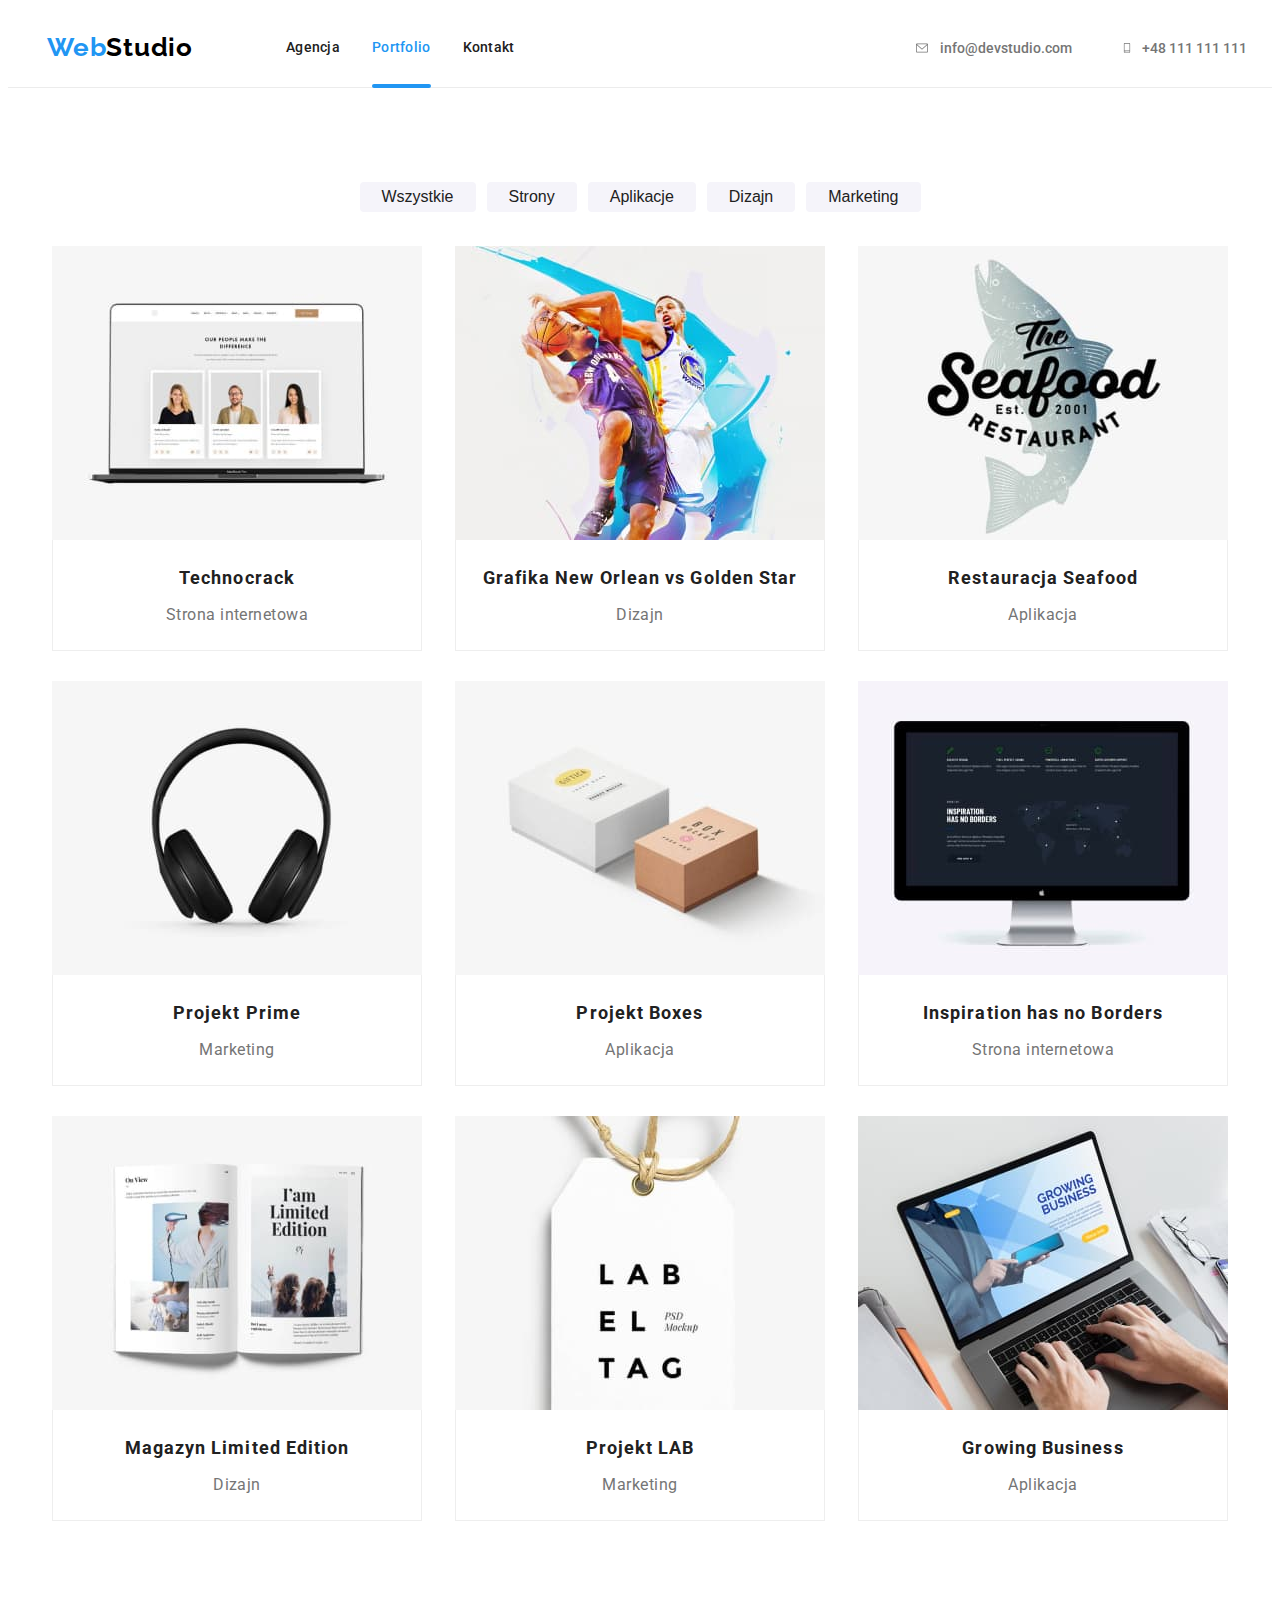
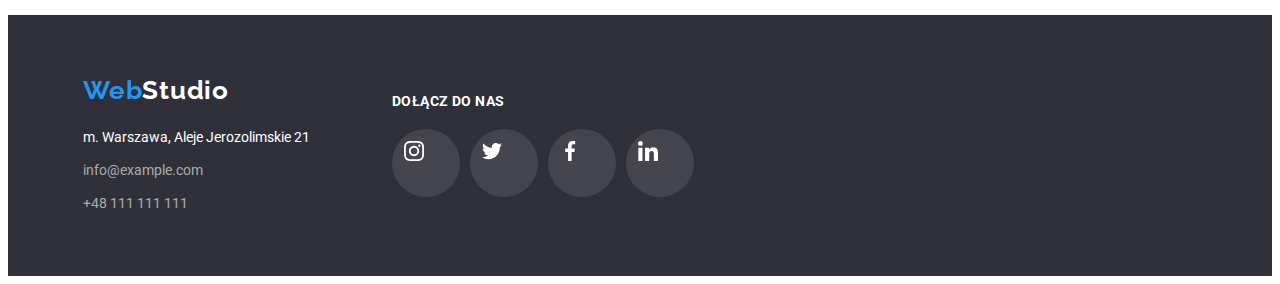
==== portfolio.html @ 3a41989d "init hw 6" ====
<!DOCTYPE html>
<html lang="pl">
  <head>
    <meta charset="UTF-8" />
    <meta http-equiv="X-UA-Compatible" content="IE=edge" />
    <meta name="viewport" content="width=device-width, initial-scale=1.0" />
    <link rel="preconnect" href="https://fonts.googleapis.com" />
    <link rel="preconnect" href="https://fonts.gstatic.com" crossorigin />
    <link
      href="https://fonts.googleapis.com/css2?family=Raleway:wght@700&family=Roboto:wght@400;500;700;900&display=swap"
      rel="stylesheet"
    />
    <link
      rel="stylesheet"
      href="https://cdnjs.cloudflare.com/ajax/libs/modern-normalize/1.1.0/modern-normalize.min.css"
      integrity="sha512-wpPYUAdjBVSE4KJnH1VR1HeZfpl1ub8YT/NKx4PuQ5NmX2tKuGu6U/JRp5y+Y8XG2tV+wKQpNHVUX03MfMFn9Q=="
      crossorigin="anonymous"
      referrerpolicy="no-referrer"
    />
    <link rel="stylesheet" href="css/styles.css" />
    <title>Portfolio - Studio</title>
  </head>
  <body>
    <header class="page-header">
      <div class="container">
        <div class="navbar">
          <a class="logo-text" href="./index.html"
            ><span class="logo-text-color">Web</span>Studio</a
          >
          <nav>
            <ul class="main-nav-list">
              <li class="main-nav-item">
                <a class="main-nav-link" href="./index.html">Agencja</a>
              </li>
              <li class="main-nav-item">
                <a class="main-nav-link active" href="./portfolio.html"
                  >Portfolio</a
                >
              </li>
              <li class="main-nav-item">
                <a class="main-nav-link" href="#">Kontakt</a>
              </li>
            </ul>
          </nav>

          <ul class="contact-link-list">
            <li class="contact-link-item">
              <a class="main-nav-contact-link" href="mailto:info@devstudio.com"
                ><svg class="contact-icon" width="16" height="12">
                  <use href="./images/icons.svg#icon-envelope"></use>
                </svg>
                info@devstudio.com</a
              >
            </li>
            <li class="contact-link-item">
              <a class="main-nav-contact-link" href="tel:+48111111111"
                ><svg class="contact-icon" width="10" height="16">
                  <use href="./images/icons.svg#icon-smartphone"></use>
                </svg>
                +48 111 111 111</a
              >
            </li>
          </ul>
        </div>
      </div>
    </header>
    <main>
      <div class="section container">
        <div class="buttons">
          <button class="button-style button-portfolio" type="button">
            Wszystkie
          </button>
          <button class="button-style button-portfolio" type="button">
            Strony
          </button>
          <button class="button-style button-portfolio" type="button">
            Aplikacje
          </button>
          <button class="button-style button-portfolio" type="button">
            Dizajn
          </button>
          <button class="button-style button-portfolio" type="button">
            Marketing
          </button>
        </div>

        <div class="portfolio-cards">
          <figure class="portfolio-card-item">
            <div class="box">
              <img
                class="no-gap"
                src="images/portfolio1.jpg"
                alt="Laptop z wyświetloną stroną internetową"
                width="370"
                height="294"
              />
              <div class="overlay">
                <p>
                  Technocrack jest popularną platformą wykorzystywaną do
                  rozpowszechniania koronawirusa. Firmy wykorzystują tę
                  platformę do celów szpiegowskich i ataków na niezabezpieczone
                  serwery konkurencji
                </p>
              </div>
            </div>

            <figcaption class="portfolio-card-caption">
              <p class="portfolio-card-title">Technocrack</p>
              <p class="portfolio-card-text">Strona internetowa</p>
            </figcaption>
          </figure>
          <figure class="portfolio-card-item">
            <div class="box">
              <img
                class="no-gap"
                src="images/portfolio2.jpg"
                alt="Dwóch mężczyzn z piłką do koszykówki"
                width="370"
                height="294"
              />
              <div class="overlay">
                <p>
                  Technocrack jest popularną platformą wykorzystywaną do
                  rozpowszechniania koronawirusa. Firmy wykorzystują tę
                  platformę do celów szpiegowskich i ataków na niezabezpieczone
                  serwery konkurencji
                </p>
              </div>
            </div>
            <figcaption class="portfolio-card-caption">
              <p class="portfolio-card-title">
                Grafika New Orlean vs Golden Star
              </p>

              <p class="portfolio-card-text">Dizajn</p>
            </figcaption>
          </figure>
          <figure class="portfolio-card-item">
            <div class="box">
              <img
                class="no-gap"
                src="images/portfolio3.jpg"
                alt="Logo z tekstem i obrazem ryby"
                width="370"
                height="294"
              />
              <div class="overlay">
                <p>
                  Technocrack jest popularną platformą wykorzystywaną do
                  rozpowszechniania koronawirusa. Firmy wykorzystują tę
                  platformę do celów szpiegowskich i ataków na niezabezpieczone
                  serwery konkurencji
                </p>
              </div>
            </div>
            <figcaption class="portfolio-card-caption">
              <p class="portfolio-card-title">Restauracja Seafood</p>

              <p class="portfolio-card-text">Aplikacja</p>
            </figcaption>
          </figure>
          <figure class="portfolio-card-item">
            <div class="box">
              <img
                class="no-gap"
                src="images/portfolio4.jpg"
                alt="Słuchawki nauszne"
                width="370"
                height="294"
              />
              <div class="overlay">
                <p>
                  Technocrack jest popularną platformą wykorzystywaną do
                  rozpowszechniania koronawirusa. Firmy wykorzystują tę
                  platformę do celów szpiegowskich i ataków na niezabezpieczone
                  serwery konkurencji
                </p>
              </div>
            </div>
            <figcaption class="portfolio-card-caption">
              <p class="portfolio-card-title">Projekt Prime</p>
              <p class="portfolio-card-text">Marketing</p>
            </figcaption>
          </figure>
          <figure class="portfolio-card-item">
            <div class="box">
              <img
                class="no-gap"
                src="images/portfolio5.jpg"
                alt="Dwa pudełka"
                width="370"
                height="294"
              />
              <div class="overlay">
                <p>
                  Technocrack jest popularną platformą wykorzystywaną do
                  rozpowszechniania koronawirusa. Firmy wykorzystują tę
                  platformę do celów szpiegowskich i ataków na niezabezpieczone
                  serwery konkurencji
                </p>
              </div>
            </div>
            <figcaption class="portfolio-card-caption">
              <p class="portfolio-card-title">Projekt Boxes</p>
              <p class="portfolio-card-text">Aplikacja</p>
            </figcaption>
          </figure>
          <figure class="portfolio-card-item">
            <div class="box">
              <img
                class="no-gap"
                src="images/portfolio6.jpg"
                alt="Ekran komputera z wyświetloną stroną internetową"
                width="370"
                height="294"
              />
              <div class="overlay">
                <p>
                  Technocrack jest popularną platformą wykorzystywaną do
                  rozpowszechniania koronawirusa. Firmy wykorzystują tę
                  platformę do celów szpiegowskich i ataków na niezabezpieczone
                  serwery konkurencji
                </p>
              </div>
            </div>
            <figcaption class="portfolio-card-caption">
              <p class="portfolio-card-title">Inspiration has no Borders</p>

              <p class="portfolio-card-text">Strona internetowa</p>
            </figcaption>
          </figure>
          <figure class="portfolio-card-item">
            <div class="box">
              <img
                class="no-gap"
                src="images/portfolio7.jpg"
                alt="Otwarty magazyn"
                width="370"
                height="294"
              />
              <div class="overlay">
                <p>
                  Technocrack jest popularną platformą wykorzystywaną do
                  rozpowszechniania koronawirusa. Firmy wykorzystują tę
                  platformę do celów szpiegowskich i ataków na niezabezpieczone
                  serwery konkurencji
                </p>
              </div>
            </div>
            <figcaption class="portfolio-card-caption">
              <p class="portfolio-card-title">Magazyn Limited Edition</p>

              <p class="portfolio-card-text">Dizajn</p>
            </figcaption>
          </figure>
          <figure class="portfolio-card-item">
            <div class="box">
              <img
                class="no-gap"
                src="images/portfolio8.jpg"
                alt="Etykieta z napisem"
                width="370"
                height="294"
              />
              <div class="overlay">
                <p>
                  Technocrack jest popularną platformą wykorzystywaną do
                  rozpowszechniania koronawirusa. Firmy wykorzystują tę
                  platformę do celów szpiegowskich i ataków na niezabezpieczone
                  serwery konkurencji
                </p>
              </div>
            </div>
            <figcaption class="portfolio-card-caption">
              <p class="portfolio-card-title">Projekt LAB</p>

              <p class="portfolio-card-text">Marketing</p>
            </figcaption>
          </figure>
          <figure class="portfolio-card-item">
            <div class="box">
              <img
                class="no-gap"
                src="images/portfolio9.jpg"
                alt="Człowiek pisze na laptopie"
                width="370"
                height="294"
              />
              <div class="overlay">
                <p>
                  Technocrack jest popularną platformą wykorzystywaną do
                  rozpowszechniania koronawirusa. Firmy wykorzystują tę
                  platformę do celów szpiegowskich i ataków na niezabezpieczone
                  serwery konkurencji
                </p>
              </div>
            </div>
            <figcaption class="portfolio-card-caption">
              <p class="portfolio-card-title">Growing Business</p>
              <p class="portfolio-card-text">Aplikacja</p>
            </figcaption>
          </figure>
        </div>
      </div>
    </main>
    <footer class="footer-section">
      <div class="container">
        <div class="page-footer">
          <div class="footer-address">
            <a class="logo-text footer-logo-text" href="index.html"
              ><span class="logo-text-color">Web</span>Studio</a
            >
            <address>
              <ul>
                <li class="footer-list-item">
                  <a
                    class="footer-links map-link"
                    href="https://goo.gl/maps/DFV8Tzm6335KVXMM9"
                    target="_blank"
                    >m. Warszawa, Aleje Jerozolimskie 21</a
                  >
                </li>
                <li class="footer-list-item">
                  <a class="footer-links" href="mailto:info@example.com"
                    >info@example.com</a
                  >
                </li>
                <li class="footer-list-item">
                  <a class="footer-links" href="tel:+48111111111"
                    >+48 111 111 111</a
                  >
                </li>
              </ul>
            </address>
          </div>
          <div class="footer-social-links">
            <p class="footer-social-links-text">Dołącz do nas</p>
            <ul class="social-links">
              <li class="social-link-item">
                <a class="social-icon-box" href="#">
                  <svg class="social-icon" width="20" height="20">
                    <use href="./images/icons.svg#icon-instagram"></use>
                  </svg>
                </a>
              </li>
              <li class="social-link-item">
                <a class="social-icon-box" href="#">
                  <svg class="social-icon" width="20" height="20">
                    <use href="./images/icons.svg#icon-twitter"></use>
                  </svg>
                </a>
              </li>
              <li class="social-link-item">
                <a class="social-icon-box" href="#">
                  <svg class="social-icon" width="20" height="20">
                    <use href="./images/icons.svg#icon-facebook"></use>
                  </svg>
                </a>
              </li>
              <li class="social-link-item">
                <a class="social-icon-box" href="#">
                  <svg class="social-icon" width="20" height="20">
                    <use href="./images/icons.svg#icon-linkedin"></use>
                  </svg>
                </a>
              </li>
            </ul>
          </div>
        </div>
      </div>
    </footer>
  </body>
</html>
---- css/styles.css ----
:root {
  --brand-color: #2196f3;
  --background-color: #2f303a;
  --text-color: #212121;
  --font-color-light-gray: #757575;
  --color-light-gray: #f5f4fa;
}

body {
  font-family: "Roboto", sans-serif;
  font-size: 14px;
  color: var(--text-color);
}

ul {
  list-style-type: none;
  margin: 0;
  padding: 0;
}

p {
  margin: 0;
}

h1 {
  margin: 0;
}

.container {
  width: 1200px;
  margin: 0 auto;
  padding: 0 15px;
}

.page-header {
  border-bottom: 1px solid #ececec;
  background-color: #fff;
  padding: 24px;
}

.section {
  padding: 94px 0;
}

/* MAIN NAVIGATION LIST */

.navbar {
  display: flex;
  align-items: center;
  justify-content: flex-start;
}

.main-nav-list {
  display: flex;
}

.main-nav-item {
  margin-right: 32px;
}

.main-nav-item:last-child {
  margin-right: 0;
}

/* CONTACT LINK IN MAIN NAVIGATION */

.contact-link-list {
  display: flex;
  align-items: center;
  margin-left: auto;
}

.contact-link-item:not(:last-child) {
  margin-right: 50px;
}

.contact-link-item {
  display: flex;
  align-items: center;
}

/* LOGO STYLE */

.logo-text {
  font-family: "Raleway";
  font-weight: 700;
  font-size: 26px;
  line-height: 1.2;
  letter-spacing: 0.03em;
  color: #000000;
  text-decoration: none;
  margin-right: 93px;
}

.logo-text-color {
  color: var(--brand-color);
}

/* LINKS STYLE */

.main-nav-link {
  color: var(--text-color);
  text-decoration: none;
  font-weight: 500;
  font-size: 14px;
  line-height: 1.1;
  letter-spacing: 0.02em;
}

.active {
  color: var(--brand-color);
}

.active {
  position: relative;
}

.active:after {
  display: block;
  content: "";
  height: 4px;
  background-color: var(--brand-color);
  border-radius: 2px;
  position: absolute;
  width: 100%;
  top: 45px;
}

/* add transition to links in main navigation */
.main-nav-link,
.main-nav-contact-link {
  transition: color 250ms cubic-bezier(0.4, 0, 0.2, 1);
}

.main-nav-link:hover,
.main-nav-link:focus,
.main-nav-contact-link:hover,
.main-nav-contact-link:focus {
  color: var(--brand-color);
}

.main-nav-contact-link {
  color: var(--font-color-light-gray);
  font-weight: 500;
  text-decoration: none;
  display: flex;
  align-items: center;
}

.contact-icon {
  margin-right: 10px;
  fill: var(--font-color-light-gray);
  transition: fill 250ms cubic-bezier(0.4, 0, 0.2, 1);
}

.main-nav-contact-link:hover .contact-icon {
  fill: var(--brand-color);
}

/* HERO SECTION */

.hero-section {
  background-color: var(--background-color);
  box-shadow: 0px 4px 4px rgba(0, 0, 0, 0.25);
  background: linear-gradient(rgba(47, 48, 58, 0.4), rgba(47, 48, 58, 0.4)),
    url(../images/hero.jpg) no-repeat;
  background-size: cover, 1600px;
  background-position: 50% 50%;
  padding: 200px 0;
  height: 600px;
}

.hero-heading {
  font-weight: 900;
  font-size: 44px;
  line-height: 1.36;
  text-align: center;
  letter-spacing: 0.06em;
  text-transform: uppercase;
  color: #ffffff;
  width: 696px;
  margin: 0 auto;
  margin-bottom: 50px;
}

.hero-section .container {
  text-align: center;
}

/* BUTTON STYLE */

.button-style {
  border-radius: 4px;
  border: 0;
  font-size: 16px;
  color: var(--text-color);
  background: var(--color-light-gray);
}

.button-hero {
  box-shadow: 0px 4px 4px rgba(0, 0, 0, 0.15);
  padding: 10px 42px;
  font-weight: 700;
  line-height: 1.875;
  letter-spacing: 0.06em;
}

.buttons {
  margin-bottom: 34px;
  text-align: center;
}

.button-portfolio {
  padding: 6px 22px;
  font-weight: 500;
  margin-right: 8px;
}

.button-portfolio:last-child {
  margin-right: 0;
}

/* add transition to buttons */

.button-hero,
.button-portfolio {
  transition: color 250ms cubic-bezier(0.4, 0, 0.2, 1),
    background 250ms cubic-bezier(0.4, 0, 0.2, 1),
    box-shadow 250ms cubic-bezier(0.4, 0, 0.2, 1);
}

.button-portfolio:hover,
.button-portfolio:focus,
.button-hero:hover,
.button-hero:focus {
  color: #ffffff;
  background: var(--brand-color);
  box-shadow: 0px 3px 1px rgba(0, 0, 0, 0.1), 0px 1px 2px rgba(0, 0, 0, 0.08),
    0px 2px 2px rgba(0, 0, 0, 0.12);
  cursor: pointer;
}

/* PORTFOLIO */

/* .portfolio-cards {
  display: flex;
  flex-wrap: wrap;
  margin: 0 auto;
  justify-content: center;
} */

.portfolio-cards {
  text-align: center;
}

.portfolio-card-item {
  margin: 15px;
  display: inline-block;
  transition: box-shadow 250ms cubic-bezier(0.4, 0, 0.2, 1);
}

.portfolio-card-item:hover .overlay {
  transform: translateY(0);
}

.portfolio-card-item .box {
  overflow: hidden;
  position: relative;
}

.overlay {
  position: absolute;
  width: 100%;
  height: 100%;
  bottom: 0;
  left: 0;
  transform: translateY(100%);
  background: rgba(33, 150, 243, 0.9);
  text-align: left;
  transition: transform 250ms ease;
  visibility: hidden;
}

.overlay p {
  font-weight: 400;
  font-size: 18px;
  line-height: 1.56;
  letter-spacing: 0.03em;
  color: #ffffff;
  padding: 49px 45px 0 24px;
}

.portfolio-card-item:hover .overlay {
  transform: translateY(0);
  visibility: visible;
  cursor: pointer;
}

.portfolio-card-item:hover {
  box-shadow: 0px 1px 1px rgba(0, 0, 0, 0.12), 0px 4px 4px rgba(0, 0, 0, 0.06),
    1px 4px 6px rgba(0, 0, 0, 0.16);
}

.portfolio-card-item:nth-of-type(3n + 1) {
  margin-left: 0;
}

.portfolio-card-item:nth-of-type(3n) {
  margin-right: 0;
}

.portfolio-card-item:nth-last-of-type(-n + 3) {
  margin-bottom: 0;
}

.portfolio-card-item:nth-of-type(-n + 3) {
  margin-top: 0;
}

.portfolio-card-caption {
  padding: 20px 24px;
  border-right: 1px solid #eeeeee;
  border-bottom: 1px solid #eeeeee;
  border-left: 1px solid #eeeeee;
}

.portfolio-card-caption p:first-child {
  margin-bottom: 4px;
}

.portfolio-card-title {
  font-weight: 700;
  font-size: 18px;
  line-height: 2;
  letter-spacing: 0.06em;
  color: var(--text-color);
}

.portfolio-card-text {
  font-size: 16px;
  line-height: 1.875;
  letter-spacing: 0.03em;
  color: var(--font-color-light-gray);
}

/* MAIN SECTION */

.text-cards {
  display: flex;
  justify-content: space-between;
  margin-bottom: 94px;
}

.text-card {
  margin-right: 30px;
}

.text-card:last-child {
  margin-right: 0;
}

.card-title {
  font-weight: 700;
  font-size: 14px;
  line-height: 1.14;
  letter-spacing: 0.03em;
  text-transform: uppercase;
  color: var(--text-color);
}

.card-text {
  line-height: 1.71;
  letter-spacing: 0.03em;
  color: var(--font-color-light-gray);
}

.img-cards {
  display: flex;
  justify-content: space-between;
}

/* .img-card-items {
  margin: 0;
} */

.img-card-item {
  position: relative;
}

.img-card-item figcaption {
  background-color: rgba(47, 48, 58, 0.8);
  color: #ffffff;
  line-height: 1.15;
  text-transform: uppercase;
  position: absolute;
  bottom: 0;
  width: 100%;
  text-align: center;
  padding: 27px;
  font-weight: 700;
  letter-spacing: 0.03em;
}

.img-card-item,
.staff-card-item {
  margin: 0;
}

.no-gap {
  display: block;
}

.box-icon {
  background-color: var(--color-light-gray);
  border-radius: 4px;
  padding: 25px 100px;
  margin-bottom: 30px;
}

.section-heading {
  font-weight: 700;
  font-size: 36px;
  line-height: 1.16px;
  text-align: center;
  letter-spacing: 0.03em;
  color: var(--text-color);
  margin-bottom: 50px;
}

.staff {
  background-color: var(--color-light-gray);
}

.staff-cards {
  display: flex;
  justify-content: space-between;
}

.staff-card-item {
  box-shadow: 0px 1px 3px rgba(0, 0, 0, 0.12), 0px 1px 1px rgba(0, 0, 0, 0.14),
    0px 2px 1px rgba(0, 0, 0, 0.2);
  border-radius: 0px 0px 4px 4px;
  background-color: #fff;
}

.staff-card-item figcaption {
  padding: 30px;
}

.staff-card-item h3 {
  margin-bottom: 10px;
}

.staff-section-heading {
  font-weight: 500;
  font-size: 16px;
  line-height: 1.1875;
  text-align: center;
  letter-spacing: 0.03em;
  color: var(--text-color);
}

.staff-section-text {
  font-size: 16px;
  line-height: 1.1875;
  text-align: center;
  letter-spacing: 0.03em;
  color: var(--font-color-light-gray);
  margin-bottom: 16px;
}

/* SOCIAL ICONS */

.social-links {
  display: flex;
  justify-content: center;
}

.social-link-item:not(:last-child) {
  margin-right: 10px;
}

.social-icon-box {
  width: 44px;
  height: 44px;
  border-radius: 50%;
  padding: 12px;
  display: block;
  transition: background-color 250ms cubic-bezier(0.4, 0, 0.2, 1);
}

.staff-cards .social-icon {
  fill: #afb1b8;
}

.footer-social-links .social-icon-box {
  background-color: rgba(255, 255, 255, 0.1);
}

.footer-social-links .social-icon {
  fill: #fff;
}

/* add transition to buttons */
.staff-cards .social-icon,
.footer-social-links .social-icon {
  transition: fill 250ms cubic-bezier(0.4, 0, 0.2, 1);
}

.social-icon-box:hover .social-icon {
  fill: #fff;
}

.social-icon-box:hover {
  background-color: var(--brand-color);
}

/* NASI KLIENCI */

.list-our-clients {
  display: flex;
  justify-content: space-between;
}

.item-our-clients {
  border: 1px solid #afb1b8;
  border-radius: 4px;
  margin-right: 30px;
  transition: border-color 250ms cubic-bezier(0.4, 0, 0.2, 1);
}

.icon {
  fill: #afb1b8;
  transition: fill 250ms cubic-bezier(0.4, 0, 0.2, 1);
}

.item-our-clients:hover {
  border-color: var(--brand-color);
}

.link-our-clients {
  cursor: pointer;
  display: block;
  padding: 16px 32px;
}

.item-our-clients:hover .icon {
  fill: var(--brand-color);
}

/* FOOTER SECTION */

.footer-section {
  background-color: var(--background-color);
  padding: 60px;
}

.footer-logo-text {
  color: #ffffff;
  display: block;
  margin-bottom: 20px;
}

.footer-list-item {
  margin-bottom: 9px;
}

.footer-list-item:last-child {
  margin-bottom: 0;
}

.footer-links {
  color: #ffffff99;
  text-decoration: none;
  font-style: normal;
  line-height: 1.7;
}

.footer-links:hover {
  color: #ffffff99;
  text-decoration: underline;
}

.map-link {
  color: #ffffff;
}

.page-footer {
  display: flex;
  align-items: center;
}

.footer-address {
  margin-right: 70px;
}

.footer-social-links-text {
  text-transform: uppercase;
  color: #fff;
  font-weight: 700;
  letter-spacing: 0.03em;
  margin-bottom: 20px;
}

/* MODAL */
.backdrop {
  position: fixed;
  left: 0;
  top: 0;
  width: 100%;
  height: 100%;
  background: rgba(0, 0, 0, 0.2);
  transition: opacity 500ms ease, visibility 500ms ease;
}

.is-hidden {
  opacity: 0;
  visibility: hidden;
  pointer-events: none;
}

.modal {
  position: relative;
  top: 50%;
  left: 50%;
  transform: translate(-50%, -50%);
  width: 528px;
  min-height: 581px;
  background: #ffffff;
  box-shadow: 0px 1px 3px rgba(0, 0, 0, 0.12), 0px 1px 1px rgba(0, 0, 0, 0.14),
    0px 2px 1px rgba(0, 0, 0, 0.2);
  border-radius: 4px;
  transition: transform 500ms ease;
}

.modal-close {
  position: absolute;
  top: 8px;
  right: 8px;
  width: 30px;
  height: 30px;
  background: #ffffff;
  border: 1px solid rgba(0, 0, 0, 0.1);
  border-radius: 50%;
  cursor: pointer;
  padding: 6px;
}

.is-hidden .modal {
  transform: translate(-50%, 100%);
  /* transform: scale(0); */
}
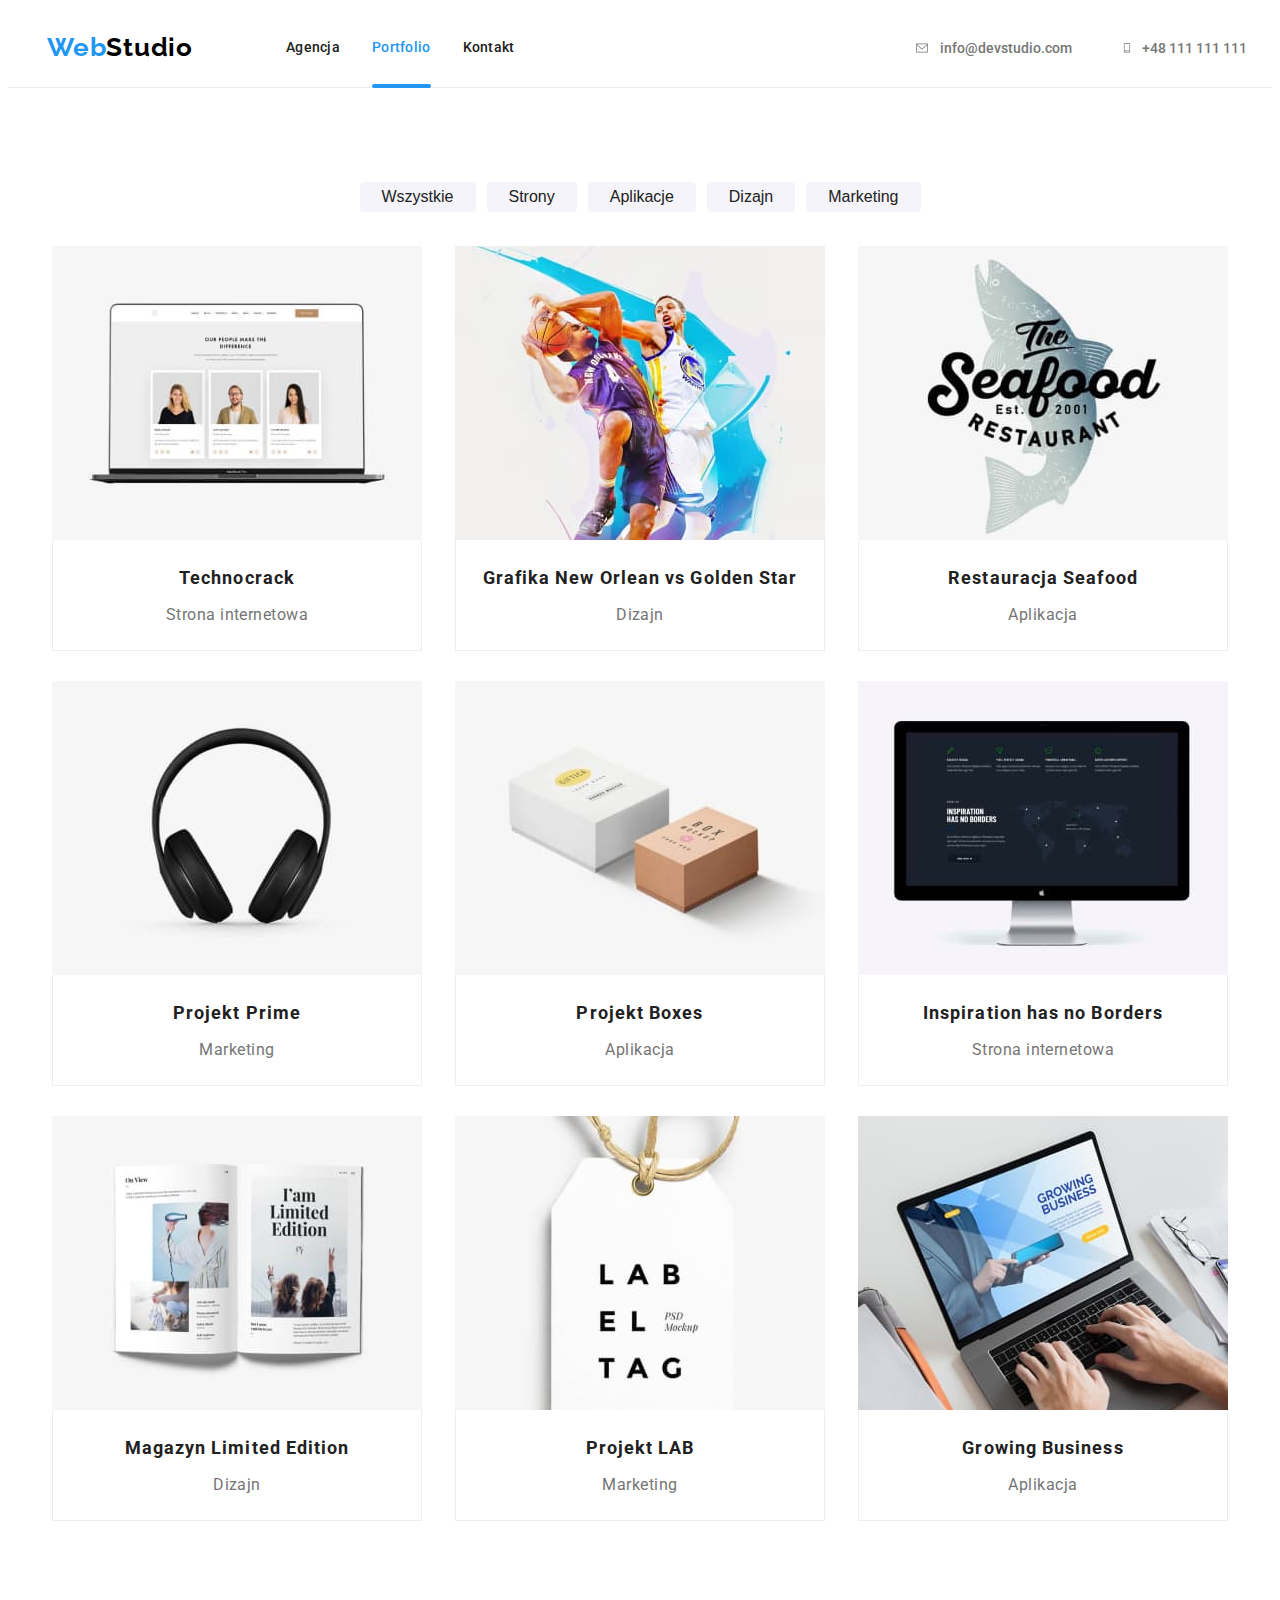
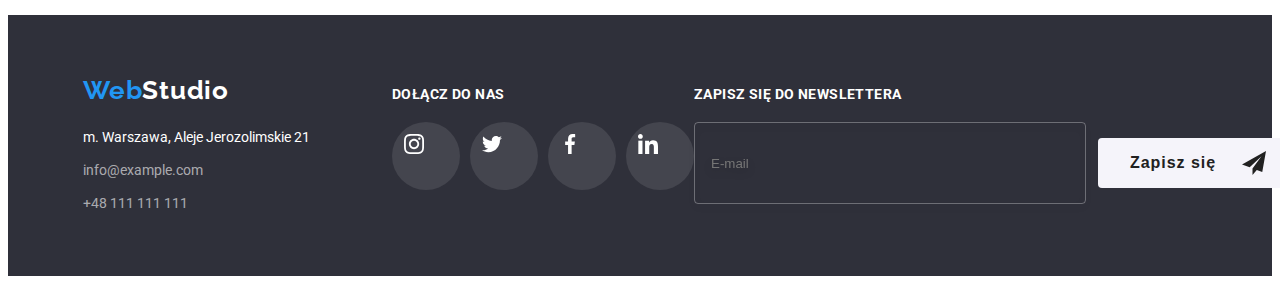
==== commit 601b6b78: "update: copy footer to portfolio.html" ====
--- a/portfolio.html
+++ b/portfolio.html
@@ -334,7 +334,7 @@
             </address>
           </div>
           <div class="footer-social-links">
-            <p class="footer-social-links-text">Dołącz do nas</p>
+            <p class="footer-text">Dołącz do nas</p>
             <ul class="social-links">
               <li class="social-link-item">
                 <a class="social-icon-box" href="#">
@@ -366,6 +366,18 @@
               </li>
             </ul>
           </div>
+          <div class="footer-newsletter">
+            <p class="footer-text">Zapisz się do newslettera</p>
+            <form name="newsletter-form" autocomplete="on">
+              <input type="email" name="email" placeholder="E-mail" />
+              <button class="button-newsletter" type="submit">
+                Zapisz się
+                <svg class="newsletter-icon" width="24" height="24">
+                  <use href="./images/icons.svg#icon-send"></use>
+                </svg>
+              </button>
+            </form>
+          </div>
         </div>
       </div>
     </footer>
--- a/css/styles.css
+++ b/css/styles.css
@@ -573,7 +573,7 @@
   color: #ffffff99;
   text-decoration: none;
   font-style: normal;
-  line-height: 1.7;
+  line-height: 1.71;
 }
 
 .footer-links:hover {
@@ -587,19 +587,86 @@
 
 .page-footer {
   display: flex;
-  align-items: center;
+  align-items: baseline;
+  justify-content: space-between;
 }
 
 .footer-address {
   margin-right: 70px;
 }
 
-.footer-social-links-text {
+.footer-text {
   text-transform: uppercase;
   color: #fff;
   font-weight: 700;
   letter-spacing: 0.03em;
   margin-bottom: 20px;
+}
+
+/* NEWSLETTER FORM */
+.footer-newsletter form {
+  display: flex;
+  align-items: center;
+  text-align: center;
+}
+.footer-newsletter input {
+  height: 50px;
+  width: 358px;
+  border: 1px solid rgba(255, 255, 255, 0.3);
+  filter: drop-shadow(0px 4px 4px rgba(0, 0, 0, 0.15));
+  border-radius: 4px;
+  background-color: transparent;
+  padding: 15px 16px;
+  margin-right: 12px;
+  outline: none;
+  transition: border-color 250ms cubic-bezier(0.4, 0, 0.2, 1),
+    box-shadow 250ms cubic-bezier(0.4, 0, 0.2, 1);
+}
+
+.footer-newsletter input:focus,
+.footer-newsletter input:hover {
+  border-color: var(--brand-color);
+  box-shadow: 0px 4px 4px rgba(0, 0, 0, 0.15);
+}
+
+.footer-newsletter button {
+  width: 200px;
+  height: 50px;
+  border-radius: 4px;
+  border: 0;
+  font-weight: 700;
+  font-size: 16px;
+  line-height: 1.88;
+  letter-spacing: 0.06em;
+  color: var(--text-color);
+  background: var(--color-light-gray);
+
+  transition: background 250ms cubic-bezier(0.4, 0, 0.2, 1),
+    color 250ms cubic-bezier(0.4, 0, 0.2, 1),
+    box-shadow 250ms cubic-bezier(0.4, 0, 0.2, 1);
+
+  display: flex;
+  align-items: center;
+  text-align: center;
+  justify-content: space-evenly;
+}
+
+.button-newsletter:hover,
+.button-newsletter:active {
+  background: var(--brand-color);
+  box-shadow: 0px 4px 4px rgba(0, 0, 0, 0.15);
+  color: #fff;
+  cursor: pointer;
+}
+
+.newsletter-icon {
+  fill: var(--text-color);
+  transition: fill 250ms cubic-bezier(0.4, 0, 0.2, 1);
+}
+
+.button-newsletter:hover .newsletter-icon,
+.button-newsletter:active .newsletter-icon {
+  fill: #fff;
 }
 
 /* MODAL */
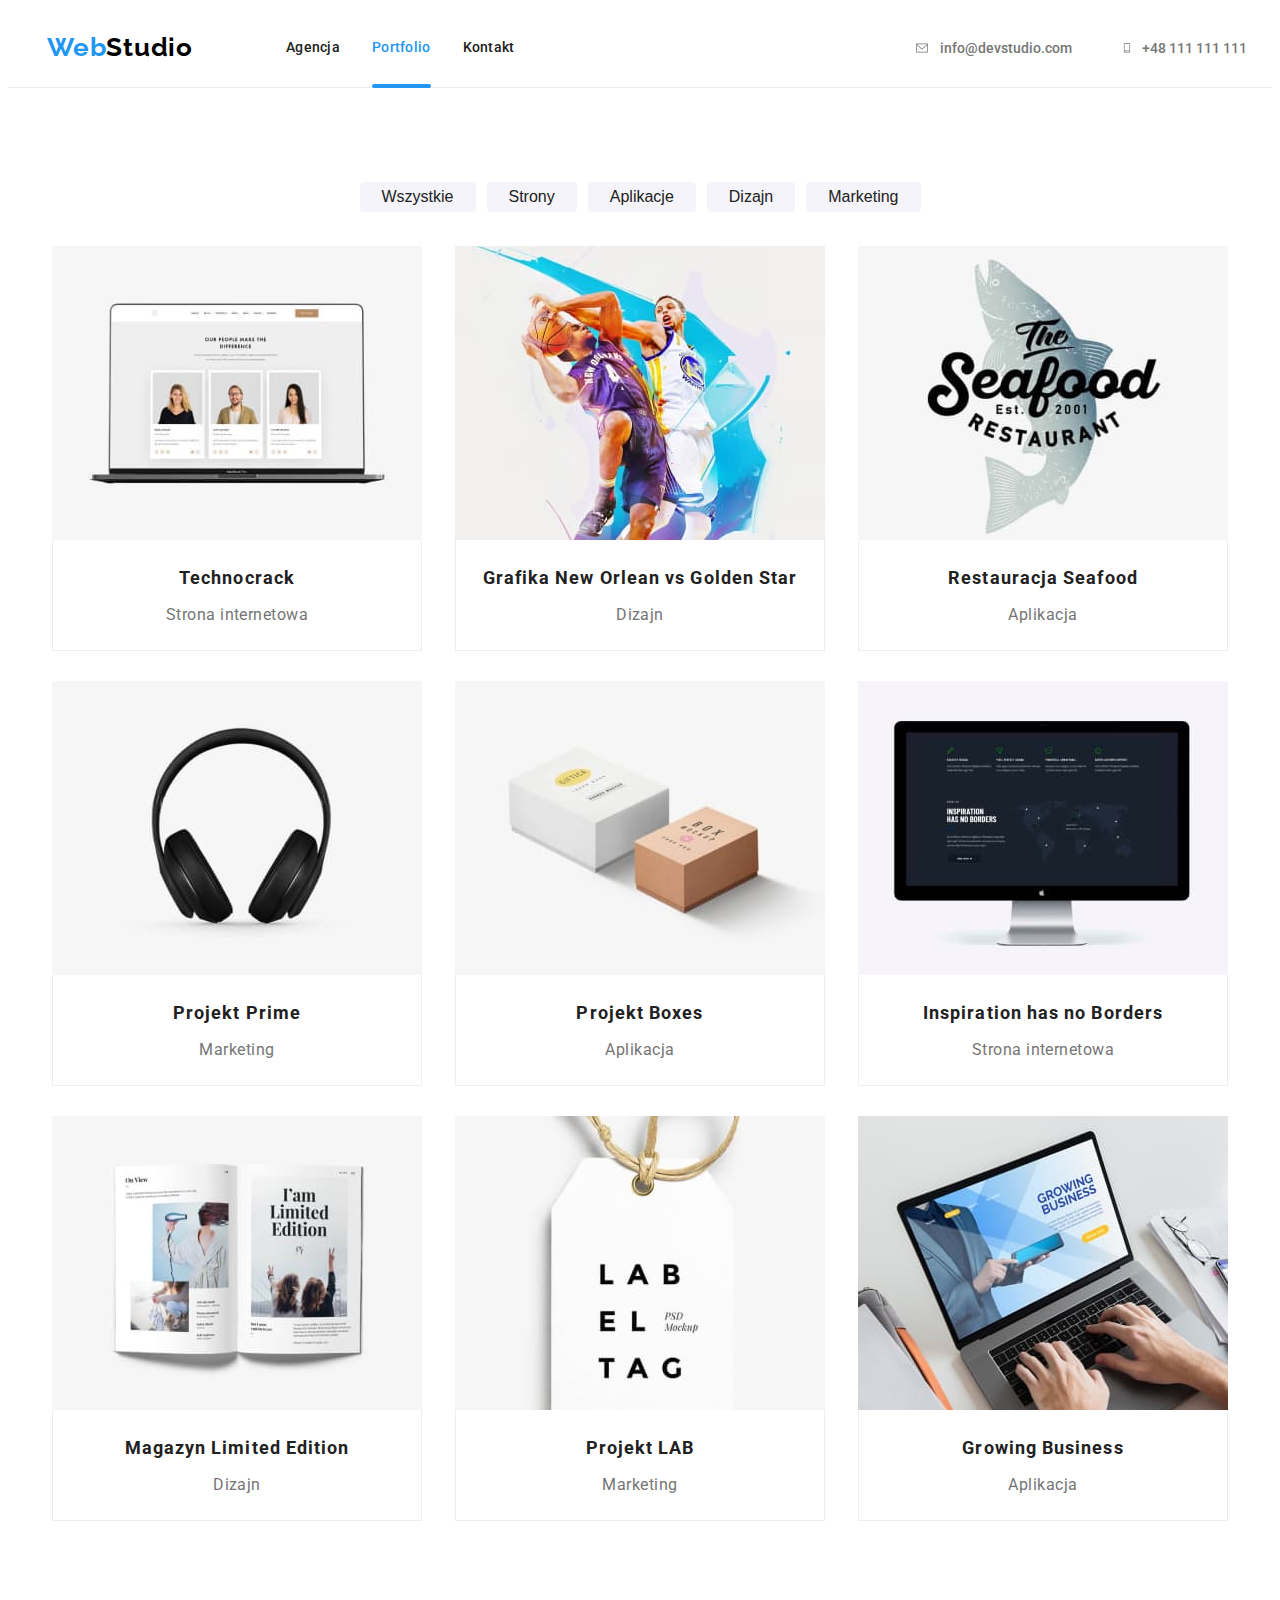
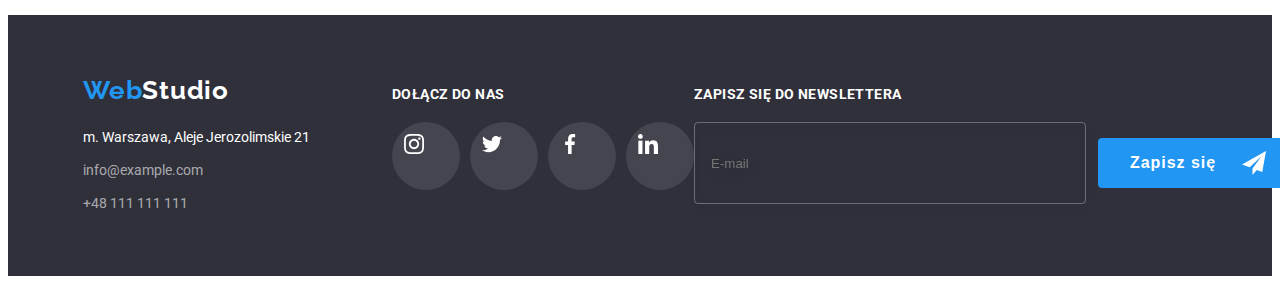
==== commit 8a7fa5e0: "update: add label in footer in portfolio.html" ====
--- a/portfolio.html
+++ b/portfolio.html
@@ -369,7 +369,14 @@
           <div class="footer-newsletter">
             <p class="footer-text">Zapisz się do newslettera</p>
             <form name="newsletter-form" autocomplete="on">
-              <input type="email" name="email" placeholder="E-mail" />
+              <label>
+                <input
+                  type="email"
+                  name="email"
+                  placeholder="E-mail"
+                  required
+                />
+              </label>
               <button class="button-newsletter" type="submit">
                 Zapisz się
                 <svg class="newsletter-icon" width="24" height="24">
--- a/css/styles.css
+++ b/css/styles.css
@@ -193,8 +193,6 @@
   border-radius: 4px;
   border: 0;
   font-size: 16px;
-  color: var(--text-color);
-  background: var(--color-light-gray);
 }
 
 .button-hero {
@@ -203,6 +201,8 @@
   font-weight: 700;
   line-height: 1.875;
   letter-spacing: 0.06em;
+  color: #ffffff;
+  background: var(--brand-color);
 }
 
 .buttons {
@@ -214,6 +214,8 @@
   padding: 6px 22px;
   font-weight: 500;
   margin-right: 8px;
+  color: var(--text-color);
+  background: var(--color-light-gray);
 }
 
 .button-portfolio:last-child {
@@ -229,10 +231,17 @@
     box-shadow 250ms cubic-bezier(0.4, 0, 0.2, 1);
 }
 
-.button-portfolio:hover,
-.button-portfolio:focus,
 .button-hero:hover,
 .button-hero:focus {
+  color: var(--text-color);
+  background: var(--color-light-gray);
+  box-shadow: 0px 3px 1px rgba(0, 0, 0, 0.1), 0px 1px 2px rgba(0, 0, 0, 0.08),
+    0px 2px 2px rgba(0, 0, 0, 0.12);
+  cursor: pointer;
+}
+
+.button-portfolio:hover,
+.button-portfolio:focus {
   color: #ffffff;
   background: var(--brand-color);
   box-shadow: 0px 3px 1px rgba(0, 0, 0, 0.1), 0px 1px 2px rgba(0, 0, 0, 0.08),
@@ -621,6 +630,7 @@
   outline: none;
   transition: border-color 250ms cubic-bezier(0.4, 0, 0.2, 1),
     box-shadow 250ms cubic-bezier(0.4, 0, 0.2, 1);
+  color: #fff;
 }
 
 .footer-newsletter input:focus,
@@ -629,7 +639,8 @@
   box-shadow: 0px 4px 4px rgba(0, 0, 0, 0.15);
 }
 
-.footer-newsletter button {
+.button-newsletter,
+.button-order {
   width: 200px;
   height: 50px;
   border-radius: 4px;
@@ -638,13 +649,15 @@
   font-size: 16px;
   line-height: 1.88;
   letter-spacing: 0.06em;
-  color: var(--text-color);
-  background: var(--color-light-gray);
+  color: #fff;
+  background: var(--brand-color);
 
   transition: background 250ms cubic-bezier(0.4, 0, 0.2, 1),
     color 250ms cubic-bezier(0.4, 0, 0.2, 1),
     box-shadow 250ms cubic-bezier(0.4, 0, 0.2, 1);
-
+}
+
+.button-newsletter {
   display: flex;
   align-items: center;
   text-align: center;
@@ -652,15 +665,17 @@
 }
 
 .button-newsletter:hover,
-.button-newsletter:active {
-  background: var(--brand-color);
+.button-newsletter:active,
+.button-order:hover,
+.button-order:active {
+  background-color: #1976d2;
   box-shadow: 0px 4px 4px rgba(0, 0, 0, 0.15);
   color: #fff;
   cursor: pointer;
 }
 
 .newsletter-icon {
-  fill: var(--text-color);
+  fill: #fff;
   transition: fill 250ms cubic-bezier(0.4, 0, 0.2, 1);
 }
 
@@ -698,6 +713,7 @@
     0px 2px 1px rgba(0, 0, 0, 0.2);
   border-radius: 4px;
   transition: transform 500ms ease;
+  padding: 40px;
 }
 
 .modal-close {
@@ -717,3 +733,100 @@
   transform: translate(-50%, 100%);
   /* transform: scale(0); */
 }
+
+/* ORDER FORM */
+
+.form-title {
+  font-weight: 700;
+  font-size: 20px;
+  line-height: 1.15;
+  text-align: center;
+  letter-spacing: 0.03em;
+  margin-bottom: 12px;
+}
+
+.input-container {
+  position: relative;
+}
+
+.icon-form {
+  position: absolute;
+  left: 12px;
+  width: 18px;
+  height: 18px;
+  transform: translatey(60%);
+  fill: var(--text-color);
+}
+
+.input-container label {
+  display: block;
+  margin-bottom: 4px;
+  font-size: 12px;
+  line-height: 1.16;
+  letter-spacing: 0.01em;
+  color: var(--font-color-light-gray);
+}
+
+.input-container input,
+.form-container textarea {
+  width: 100%;
+  border: 1px solid rgba(33, 33, 33, 0.2);
+  border-radius: 4px;
+  font-size: 12px;
+}
+
+.input-container input {
+  margin-bottom: 10px;
+  height: 40px;
+  padding: 12px 12px 12px 42px;
+}
+
+.form-container textarea {
+  resize: none;
+  margin-bottom: 20px;
+  padding: 12px 16px;
+}
+
+.form-container textarea::placeholder {
+  line-height: 1.16;
+  letter-spacing: 0.01em;
+  color: rgba(117, 117, 117, 0.5);
+}
+
+.input-container input:hover,
+.input-container input:active,
+.form-container textarea:hover,
+.form-container textarea:active {
+  border-color: var(--brand-color);
+  outline: none;
+  border: 1px solid var(--brand-color);
+}
+
+.input-container input:focus + .icon-form,
+.input-container input:hover + .icon-form {
+  fill: var(--brand-color);
+}
+
+label.checkbox {
+  font-size: 14px;
+  line-height: 1.71;
+  letter-spacing: 0.03em;
+  color: var(--font-color-light-gray);
+  margin-bottom: 30px;
+}
+
+label.checkbox a {
+  color: var(--brand-color);
+  text-decoration: underline;
+}
+
+label.checkbox a:hover {
+  color: var(--brand-color);
+  text-decoration: none;
+}
+
+label.checkbox input {
+  width: 16px;
+  height: 15px;
+  margin-right: 8px;
+}
